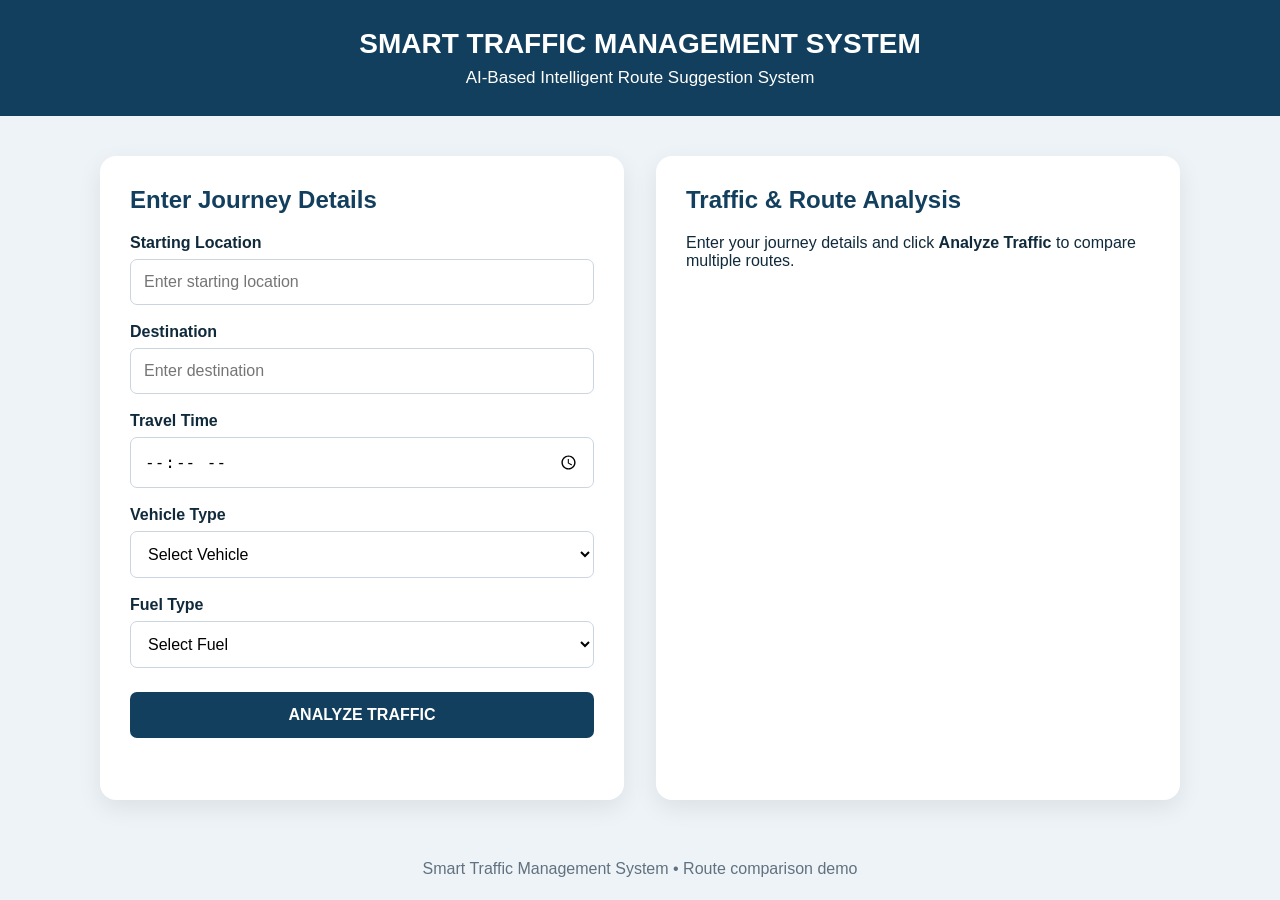
==== index.html @ 1fa3e2cf "Add files via upload" ====
<!DOCTYPE html>
<html lang="en">
<head>
  <meta charset="UTF-8">
  <meta name="viewport" content="width=device-width, initial-scale=1.0">
  <title>Smart Traffic Management System</title>
  <link rel="stylesheet" href="style.css?v=3">
</head>
<body>
<header class="hero">
  <div class="brand">SMART TRAFFIC MANAGEMENT SYSTEM</div>
  <p>AI-Based Intelligent Route Suggestion System</p>
</header>

<main class="container">
  <section class="panel input-panel">
    <h2>Enter Journey Details</h2>

    <label for="start">Starting Location</label>
    <input id="start" type="text" placeholder="Enter starting location">

    <label for="destination">Destination</label>
    <input id="destination" type="text" placeholder="Enter destination">

    <label for="travelTime">Travel Time</label>
    <input id="travelTime" type="time">

    <label for="vehicle">Vehicle Type</label>
    <select id="vehicle">
      <option value="">Select Vehicle</option>
      <option>Car</option>
      <option>Bike</option>
      <option>Bus</option>
      <option>Auto</option>
    </select>

    <label for="fuel">Fuel Type</label>
    <select id="fuel">
      <option value="">Select Fuel</option>
      <option>Petrol</option>
      <option>Diesel</option>
      <option>Electric</option>
      <option>CNG</option>
    </select>

    <button id="analyzeBtn" type="button">ANALYZE TRAFFIC</button>
    <div id="message" class="message"></div>
  </section>

  <section class="panel result-panel">
    <div id="emptyState">
      <h2>Traffic &amp; Route Analysis</h2>
      <p>Enter your journey details and click <b>Analyze Traffic</b> to compare multiple routes.</p>
    </div>

    <div id="results" class="hidden">
      <div class="journey-summary">
        <h2>Traffic &amp; Route Analysis</h2>
        <p><b>From:</b> <span id="fromText"></span></p>
        <p><b>To:</b> <span id="toText"></span></p>
        <p><b>Travel Time:</b> <span id="timeText"></span></p>
        <p><b>Vehicle:</b> <span id="vehicleText"></span> &nbsp; <b>Fuel:</b> <span id="fuelText"></span></p>
      </div>

      <div class="traffic-legend">
        <span><i class="dot red"></i> High / Heavy</span>
        <span><i class="dot orange"></i> Medium / Moderate</span>
        <span><i class="dot yellow"></i> Low</span>
        <span><i class="dot green"></i> No Traffic</span>
      </div>

      <div class="route-map">
        <div class="road road-a"><span>A</span></div>
        <div class="road road-b"><span>B</span></div>
        <div class="road road-c"><span>C</span></div>
        <div class="road road-d"><span>D</span></div>
        <div class="origin">START</div>
        <div class="destination">END</div>
      </div>

      <div id="routeCards" class="route-grid"></div>
      <div id="recommendation" class="recommendation"></div>
    </div>
  </section>
</main>

<footer>Smart Traffic Management System • Route comparison demo</footer>
<script src="script.js?v=3" defer></script>
</body>
</html>
---- style.css ----
*{box-sizing:border-box}body{margin:0;font-family:Arial,sans-serif;background:#eef3f7;color:#102a3b}.hero{background:#123f5d;color:white;text-align:center;padding:28px 16px}.brand{font-size:28px;font-weight:800}.hero p{margin:8px 0 0;font-size:17px}.container{max-width:1120px;margin:40px auto;display:grid;grid-template-columns:1fr 1fr;gap:32px;padding:0 20px}.panel{background:white;border-radius:16px;padding:30px;box-shadow:0 8px 24px rgba(0,0,0,.08)}h2{margin-top:0;color:#123f5d}label{display:block;font-weight:700;margin:18px 0 7px}input,select{width:100%;padding:13px;border:1px solid #cbd5df;border-radius:7px;font-size:16px;background:white}button{width:100%;margin-top:24px;padding:14px;border:0;border-radius:7px;background:#123f5d;color:white;font-size:16px;font-weight:800;cursor:pointer}button:hover{background:#0d3149}.message{min-height:20px;margin-top:12px;font-weight:700}.message.error{color:#b91c1c}.message.success{color:#166534}.hidden{display:none}.journey-summary p{margin:8px 0}.traffic-legend{display:flex;gap:15px;flex-wrap:wrap;margin:20px 0;font-size:14px}.dot{display:inline-block;width:11px;height:11px;border-radius:50%;margin-right:5px}.dot.red{background:#ef4444}.dot.orange{background:#f59e0b}.dot.yellow{background:#facc15}.dot.green{background:#22c55e}.route-map{height:145px;background:#0b1522;border-radius:12px;position:relative;overflow:hidden;margin:20px 0}.road{position:absolute;height:8px;border-radius:8px;left:7%;right:8%;transform:rotate(-7deg);background:#26384c}.road span{display:block;position:absolute;left:45%;top:-15px;color:white;font-weight:800}.road-a{top:30px}.road-b{top:62px;transform:rotate(5deg);background:#22c55e}.road-c{top:94px;transform:rotate(-4deg);background:#ef4444}.road-d{top:122px;transform:rotate(6deg);background:#facc15}.origin,.destination{position:absolute;top:8px;background:white;color:#123f5d;padding:5px 9px;border-radius:5px;font-size:12px;font-weight:800}.origin{left:8px}.destination{right:8px}.route-grid{display:grid;grid-template-columns:1fr 1fr;gap:14px}.route-card{border:1px solid #d9e1e7;border-radius:12px;padding:18px;background:#fff}.route-card.recommended{border:2px solid #22c55e}.route-name{font-weight:800;display:flex;justify-content:space-between;gap:8px;align-items:center}.status{padding:4px 8px;border-radius:20px;font-size:12px}.status.red{background:#fee2e2;color:#b91c1c}.status.orange{background:#ffedd5;color:#c2410c}.status.yellow{background:#fef9c3;color:#854d0e}.status.green{background:#dcfce7;color:#166534}.route-time{font-size:32px;font-weight:800;margin:15px 0}.route-time span{font-size:14px;font-weight:400}.route-details{display:flex;justify-content:space-between;font-size:13px;color:#526575}.load{height:7px;background:#e5e7eb;border-radius:10px;margin-top:12px;overflow:hidden}.load span{display:block;height:100%;border-radius:10px}.recommended-label{margin-top:12px;color:#166534;font-weight:800}.recommendation{margin-top:18px;background:#eefbf2;border-left:5px solid #22c55e;padding:18px;border-radius:8px}.recommendation h3{margin:0 0 8px}.recommendation p{margin:5px 0}footer{text-align:center;padding:20px;color:#61717f}@media(max-width:800px){.container{grid-template-columns:1fr}.route-grid{grid-template-columns:1fr}}
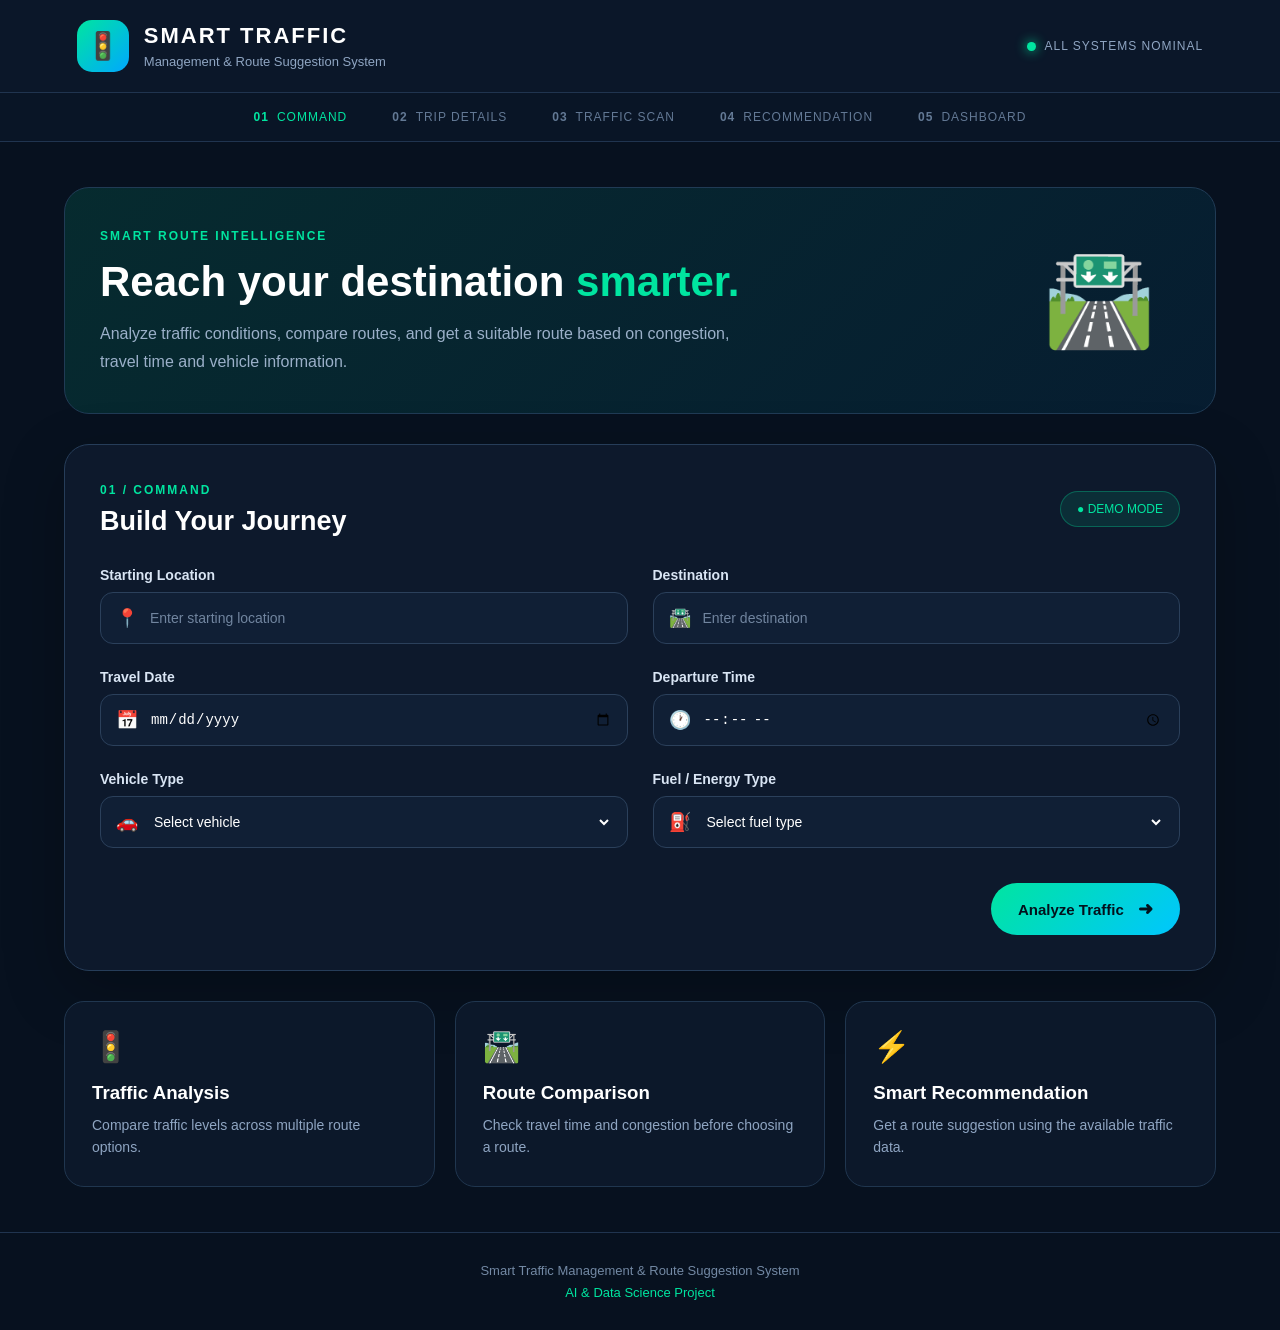
==== commit 640bb8ef: "Add files via upload" ====
--- a/index.html
+++ b/index.html
@@ -1,90 +1,365 @@
-<!DOCTYPE html>
-<html lang="en">
-<head>
-  <meta charset="UTF-8">
-  <meta name="viewport" content="width=device-width, initial-scale=1.0">
-  <title>Smart Traffic Management System</title>
-  <link rel="stylesheet" href="style.css?v=3">
-</head>
-<body>
-<header class="hero">
-  <div class="brand">SMART TRAFFIC MANAGEMENT SYSTEM</div>
-  <p>AI-Based Intelligent Route Suggestion System</p>
-</header>
-
-<main class="container">
-  <section class="panel input-panel">
-    <h2>Enter Journey Details</h2>
-
-    <label for="start">Starting Location</label>
-    <input id="start" type="text" placeholder="Enter starting location">
-
-    <label for="destination">Destination</label>
-    <input id="destination" type="text" placeholder="Enter destination">
-
-    <label for="travelTime">Travel Time</label>
-    <input id="travelTime" type="time">
-
-    <label for="vehicle">Vehicle Type</label>
-    <select id="vehicle">
-      <option value="">Select Vehicle</option>
-      <option>Car</option>
-      <option>Bike</option>
-      <option>Bus</option>
-      <option>Auto</option>
-    </select>
-
-    <label for="fuel">Fuel Type</label>
-    <select id="fuel">
-      <option value="">Select Fuel</option>
-      <option>Petrol</option>
-      <option>Diesel</option>
-      <option>Electric</option>
-      <option>CNG</option>
-    </select>
-
-    <button id="analyzeBtn" type="button">ANALYZE TRAFFIC</button>
-    <div id="message" class="message"></div>
-  </section>
-
-  <section class="panel result-panel">
-    <div id="emptyState">
-      <h2>Traffic &amp; Route Analysis</h2>
-      <p>Enter your journey details and click <b>Analyze Traffic</b> to compare multiple routes.</p>
-    </div>
-
-    <div id="results" class="hidden">
-      <div class="journey-summary">
-        <h2>Traffic &amp; Route Analysis</h2>
-        <p><b>From:</b> <span id="fromText"></span></p>
-        <p><b>To:</b> <span id="toText"></span></p>
-        <p><b>Travel Time:</b> <span id="timeText"></span></p>
-        <p><b>Vehicle:</b> <span id="vehicleText"></span> &nbsp; <b>Fuel:</b> <span id="fuelText"></span></p>
-      </div>
-
-      <div class="traffic-legend">
-        <span><i class="dot red"></i> High / Heavy</span>
-        <span><i class="dot orange"></i> Medium / Moderate</span>
-        <span><i class="dot yellow"></i> Low</span>
-        <span><i class="dot green"></i> No Traffic</span>
-      </div>
-
-      <div class="route-map">
-        <div class="road road-a"><span>A</span></div>
-        <div class="road road-b"><span>B</span></div>
-        <div class="road road-c"><span>C</span></div>
-        <div class="road road-d"><span>D</span></div>
-        <div class="origin">START</div>
-        <div class="destination">END</div>
-      </div>
-
-      <div id="routeCards" class="route-grid"></div>
-      <div id="recommendation" class="recommendation"></div>
-    </div>
-  </section>
-</main>
-
-<footer>Smart Traffic Management System • Route comparison demo</footer>
-<script src="script.js?v=3" defer></script>
-</body>
-</html>
+<!DOCTYPE html>
+<html lang="en">
+<head>
+    <meta charset="UTF-8">
+    <meta name="viewport" content="width=device-width, initial-scale=1.0">
+
+    <title>Smart Traffic Management System</title>
+
+    <link rel="stylesheet" href="style.css">
+</head>
+
+<body>
+
+    <!-- HEADER -->
+    <header class="top-header">
+
+        <div class="brand">
+            <div class="brand-icon">🚦</div>
+
+            <div>
+                <h1>SMART TRAFFIC</h1>
+                <p>Management & Route Suggestion System</p>
+            </div>
+        </div>
+
+        <div class="system-status">
+            <span class="status-dot"></span>
+            ALL SYSTEMS NOMINAL
+        </div>
+
+    </header>
+
+
+    <!-- FLOW -->
+    <nav class="steps">
+
+        <div class="step active">
+            <span>01</span>
+            <p>COMMAND</p>
+        </div>
+
+        <div class="step">
+            <span>02</span>
+            <p>TRIP DETAILS</p>
+        </div>
+
+        <div class="step">
+            <span>03</span>
+            <p>TRAFFIC SCAN</p>
+        </div>
+
+        <div class="step">
+            <span>04</span>
+            <p>RECOMMENDATION</p>
+        </div>
+
+        <div class="step">
+            <span>05</span>
+            <p>DASHBOARD</p>
+        </div>
+
+    </nav>
+
+
+    <!-- MAIN -->
+    <main class="container">
+
+        <!-- INTRO -->
+        <section class="hero-section">
+
+            <div class="hero-content">
+
+                <span class="small-label">
+                    SMART ROUTE INTELLIGENCE
+                </span>
+
+                <h2>
+                    Reach your destination
+                    <span>smarter.</span>
+                </h2>
+
+                <p>
+                    Analyze traffic conditions, compare routes,
+                    and get a suitable route based on congestion,
+                    travel time and vehicle information.
+                </p>
+
+            </div>
+
+            <div class="hero-icon">
+                🛣️
+            </div>
+
+        </section>
+
+
+        <!-- TRIP FORM -->
+        <section class="panel">
+
+            <div class="panel-heading">
+
+                <div>
+                    <span class="small-label">
+                        01 / COMMAND
+                    </span>
+
+                    <h2>Build Your Journey</h2>
+                </div>
+
+                <div class="live-badge">
+                    ● DEMO MODE
+                </div>
+
+            </div>
+
+
+            <div class="form-grid">
+
+                <!-- START LOCATION -->
+                <div class="input-group">
+
+                    <label for="startLocation">
+                        Starting Location
+                    </label>
+
+                    <div class="input-box">
+
+                        <span>📍</span>
+
+                        <input
+                            type="text"
+                            id="startLocation"
+                            placeholder="Enter starting location"
+                        >
+
+                    </div>
+
+                </div>
+
+
+                <!-- DESTINATION -->
+                <div class="input-group">
+
+                    <label for="destination">
+                        Destination
+                    </label>
+
+                    <div class="input-box">
+
+                        <span>🛣️</span>
+
+                        <input
+                            type="text"
+                            id="destination"
+                            placeholder="Enter destination"
+                        >
+
+                    </div>
+
+                </div>
+
+
+                <!-- DATE -->
+                <div class="input-group">
+
+                    <label for="travelDate">
+                        Travel Date
+                    </label>
+
+                    <div class="input-box">
+
+                        <span>📅</span>
+
+                        <input
+                            type="date"
+                            id="travelDate"
+                        >
+
+                    </div>
+
+                </div>
+
+
+                <!-- TIME -->
+                <div class="input-group">
+
+                    <label for="departureTime">
+                        Departure Time
+                    </label>
+
+                    <div class="input-box">
+
+                        <span>🕐</span>
+
+                        <input
+                            type="time"
+                            id="departureTime"
+                        >
+
+                    </div>
+
+                </div>
+
+
+                <!-- VEHICLE -->
+                <div class="input-group">
+
+                    <label for="vehicleType">
+                        Vehicle Type
+                    </label>
+
+                    <div class="input-box">
+
+                        <span>🚗</span>
+
+                        <select id="vehicleType">
+
+                            <option value="">
+                                Select vehicle
+                            </option>
+
+                            <option value="Car">
+                                Car
+                            </option>
+
+                            <option value="Motorcycle">
+                                Motorcycle
+                            </option>
+
+                            <option value="Bus">
+                                Bus
+                            </option>
+
+                            <option value="Auto">
+                                Auto
+                            </option>
+
+                        </select>
+
+                    </div>
+
+                </div>
+
+
+                <!-- FUEL -->
+                <div class="input-group">
+
+                    <label for="fuelType">
+                        Fuel / Energy Type
+                    </label>
+
+                    <div class="input-box">
+
+                        <span>⛽</span>
+
+                        <select id="fuelType">
+
+                            <option value="">
+                                Select fuel type
+                            </option>
+
+                            <option value="Petrol">
+                                Petrol
+                            </option>
+
+                            <option value="Diesel">
+                                Diesel
+                            </option>
+
+                            <option value="Electric">
+                                Electric
+                            </option>
+
+                            <option value="CNG">
+                                CNG
+                            </option>
+
+                        </select>
+
+                    </div>
+
+                </div>
+
+            </div>
+
+
+            <!-- BUTTON -->
+            <div class="action-area">
+
+                <button
+                    type="button"
+                    class="analyze-btn"
+                    onclick="analyzeTraffic()"
+                >
+                    Analyze Traffic
+                    <span>➜</span>
+                </button>
+
+            </div>
+
+        </section>
+
+
+        <!-- INFORMATION CARDS -->
+        <section class="info-grid">
+
+            <div class="info-card">
+                <div class="info-icon">🚦</div>
+
+                <h3>Traffic Analysis</h3>
+
+                <p>
+                    Compare traffic levels across
+                    multiple route options.
+                </p>
+            </div>
+
+
+            <div class="info-card">
+                <div class="info-icon">🛣️</div>
+
+                <h3>Route Comparison</h3>
+
+                <p>
+                    Check travel time and congestion
+                    before choosing a route.
+                </p>
+            </div>
+
+
+            <div class="info-card">
+                <div class="info-icon">⚡</div>
+
+                <h3>Smart Recommendation</h3>
+
+                <p>
+                    Get a route suggestion using
+                    the available traffic data.
+                </p>
+            </div>
+
+        </section>
+
+    </main>
+
+
+    <!-- FOOTER -->
+    <footer>
+
+        <p>
+            Smart Traffic Management & Route Suggestion System
+        </p>
+
+        <span>
+            AI & Data Science Project
+        </span>
+
+    </footer>
+
+
+    <!-- JAVASCRIPT -->
+    <script src="script.js"></script>
+
+</body>
+</html>
--- a/style.css
+++ b/style.css
@@ -1 +1,423 @@
-*{box-sizing:border-box}body{margin:0;font-family:Arial,sans-serif;background:#eef3f7;color:#102a3b}.hero{background:#123f5d;color:white;text-align:center;padding:28px 16px}.brand{font-size:28px;font-weight:800}.hero p{margin:8px 0 0;font-size:17px}.container{max-width:1120px;margin:40px auto;display:grid;grid-template-columns:1fr 1fr;gap:32px;padding:0 20px}.panel{background:white;border-radius:16px;padding:30px;box-shadow:0 8px 24px rgba(0,0,0,.08)}h2{margin-top:0;color:#123f5d}label{display:block;font-weight:700;margin:18px 0 7px}input,select{width:100%;padding:13px;border:1px solid #cbd5df;border-radius:7px;font-size:16px;background:white}button{width:100%;margin-top:24px;padding:14px;border:0;border-radius:7px;background:#123f5d;color:white;font-size:16px;font-weight:800;cursor:pointer}button:hover{background:#0d3149}.message{min-height:20px;margin-top:12px;font-weight:700}.message.error{color:#b91c1c}.message.success{color:#166534}.hidden{display:none}.journey-summary p{margin:8px 0}.traffic-legend{display:flex;gap:15px;flex-wrap:wrap;margin:20px 0;font-size:14px}.dot{display:inline-block;width:11px;height:11px;border-radius:50%;margin-right:5px}.dot.red{background:#ef4444}.dot.orange{background:#f59e0b}.dot.yellow{background:#facc15}.dot.green{background:#22c55e}.route-map{height:145px;background:#0b1522;border-radius:12px;position:relative;overflow:hidden;margin:20px 0}.road{position:absolute;height:8px;border-radius:8px;left:7%;right:8%;transform:rotate(-7deg);background:#26384c}.road span{display:block;position:absolute;left:45%;top:-15px;color:white;font-weight:800}.road-a{top:30px}.road-b{top:62px;transform:rotate(5deg);background:#22c55e}.road-c{top:94px;transform:rotate(-4deg);background:#ef4444}.road-d{top:122px;transform:rotate(6deg);background:#facc15}.origin,.destination{position:absolute;top:8px;background:white;color:#123f5d;padding:5px 9px;border-radius:5px;font-size:12px;font-weight:800}.origin{left:8px}.destination{right:8px}.route-grid{display:grid;grid-template-columns:1fr 1fr;gap:14px}.route-card{border:1px solid #d9e1e7;border-radius:12px;padding:18px;background:#fff}.route-card.recommended{border:2px solid #22c55e}.route-name{font-weight:800;display:flex;justify-content:space-between;gap:8px;align-items:center}.status{padding:4px 8px;border-radius:20px;font-size:12px}.status.red{background:#fee2e2;color:#b91c1c}.status.orange{background:#ffedd5;color:#c2410c}.status.yellow{background:#fef9c3;color:#854d0e}.status.green{background:#dcfce7;color:#166534}.route-time{font-size:32px;font-weight:800;margin:15px 0}.route-time span{font-size:14px;font-weight:400}.route-details{display:flex;justify-content:space-between;font-size:13px;color:#526575}.load{height:7px;background:#e5e7eb;border-radius:10px;margin-top:12px;overflow:hidden}.load span{display:block;height:100%;border-radius:10px}.recommended-label{margin-top:12px;color:#166534;font-weight:800}.recommendation{margin-top:18px;background:#eefbf2;border-left:5px solid #22c55e;padding:18px;border-radius:8px}.recommendation h3{margin:0 0 8px}.recommendation p{margin:5px 0}footer{text-align:center;padding:20px;color:#61717f}@media(max-width:800px){.container{grid-template-columns:1fr}.route-grid{grid-template-columns:1fr}}
+* {
+    margin: 0;
+    padding: 0;
+    box-sizing: border-box;
+}
+
+body {
+    font-family: Arial, Helvetica, sans-serif;
+    background: #07111f;
+    color: #ffffff;
+    min-height: 100vh;
+}
+
+
+/* ================= HEADER ================= */
+
+.top-header {
+    min-height: 90px;
+    padding: 20px 6%;
+    display: flex;
+    align-items: center;
+    justify-content: space-between;
+
+    background: #0b1729;
+    border-bottom: 1px solid #20344f;
+}
+
+.brand {
+    display: flex;
+    align-items: center;
+    gap: 15px;
+}
+
+.brand-icon {
+    width: 52px;
+    height: 52px;
+    border-radius: 15px;
+
+    display: flex;
+    align-items: center;
+    justify-content: center;
+
+    background: linear-gradient(135deg, #00e5a0, #00a8ff);
+    font-size: 27px;
+}
+
+.brand h1 {
+    font-size: 22px;
+    letter-spacing: 2px;
+}
+
+.brand p {
+    color: #8fa5c2;
+    font-size: 13px;
+    margin-top: 5px;
+}
+
+.system-status {
+    color: #8fa5c2;
+    font-size: 12px;
+    letter-spacing: 1px;
+
+    display: flex;
+    align-items: center;
+    gap: 9px;
+}
+
+.status-dot {
+    width: 9px;
+    height: 9px;
+    background: #00e5a0;
+    border-radius: 50%;
+    box-shadow: 0 0 12px #00e5a0;
+}
+
+
+/* ================= NAVIGATION ================= */
+
+.steps {
+    display: flex;
+    justify-content: center;
+    gap: 45px;
+
+    background: #091526;
+    border-bottom: 1px solid #20344f;
+
+    padding: 17px 20px;
+}
+
+.step {
+    display: flex;
+    align-items: center;
+    gap: 8px;
+
+    color: #637995;
+    font-size: 12px;
+    letter-spacing: 1px;
+}
+
+.step span {
+    font-weight: bold;
+}
+
+.step.active {
+    color: #00e5a0;
+}
+
+
+/* ================= CONTAINER ================= */
+
+.container {
+    width: 90%;
+    max-width: 1250px;
+    margin: auto;
+    padding: 45px 0;
+}
+
+
+/* ================= HERO ================= */
+
+.hero-section {
+    display: flex;
+    justify-content: space-between;
+    align-items: center;
+
+    padding: 35px;
+    margin-bottom: 30px;
+
+    border-radius: 25px;
+
+    background:
+        linear-gradient(
+            135deg,
+            rgba(0, 229, 160, 0.12),
+            rgba(0, 168, 255, 0.08)
+        );
+
+    border: 1px solid #203b55;
+}
+
+.small-label {
+    color: #00e5a0;
+    font-size: 12px;
+    letter-spacing: 2px;
+    font-weight: bold;
+}
+
+.hero-section h2 {
+    font-size: 42px;
+    margin: 14px 0;
+}
+
+.hero-section h2 span {
+    color: #00e5a0;
+}
+
+.hero-section p {
+    max-width: 650px;
+    color: #9bb0c9;
+    line-height: 1.7;
+}
+
+.hero-icon {
+    font-size: 90px;
+    padding: 25px;
+}
+
+
+/* ================= PANEL ================= */
+
+.panel {
+    background: #0d192c;
+
+    border: 1px solid #263d59;
+    border-radius: 25px;
+
+    padding: 35px;
+
+    box-shadow: 0 20px 60px rgba(0, 0, 0, 0.25);
+}
+
+.panel-heading {
+    display: flex;
+    justify-content: space-between;
+    align-items: center;
+
+    margin-bottom: 30px;
+}
+
+.panel-heading h2 {
+    margin-top: 8px;
+    font-size: 27px;
+}
+
+.live-badge {
+    padding: 10px 16px;
+
+    border-radius: 30px;
+
+    background: rgba(0, 229, 160, 0.1);
+    color: #00e5a0;
+
+    border: 1px solid rgba(0, 229, 160, 0.3);
+
+    font-size: 12px;
+}
+
+
+/* ================= FORM ================= */
+
+.form-grid {
+    display: grid;
+    grid-template-columns: 1fr 1fr;
+    gap: 25px;
+}
+
+.input-group label {
+    display: block;
+
+    color: #d9e5f4;
+    font-size: 14px;
+    font-weight: bold;
+
+    margin-bottom: 9px;
+}
+
+.input-box {
+    display: flex;
+    align-items: center;
+    gap: 12px;
+
+    min-height: 52px;
+
+    padding: 0 15px;
+
+    background: #101f35;
+
+    border: 1px solid #2b405b;
+    border-radius: 13px;
+
+    transition: 0.2s;
+}
+
+.input-box:focus-within {
+    border-color: #00e5a0;
+    box-shadow: 0 0 0 3px rgba(0, 229, 160, 0.08);
+}
+
+.input-box span {
+    font-size: 18px;
+}
+
+.input-box input,
+.input-box select {
+    width: 100%;
+
+    border: none;
+    outline: none;
+
+    background: transparent;
+    color: #ffffff;
+
+    font-size: 14px;
+}
+
+.input-box input::placeholder {
+    color: #71859f;
+}
+
+.input-box select {
+    cursor: pointer;
+}
+
+.input-box select option {
+    background: #0d192c;
+    color: white;
+}
+
+
+/* ================= BUTTON ================= */
+
+.action-area {
+    display: flex;
+    justify-content: flex-end;
+
+    margin-top: 35px;
+}
+
+.analyze-btn {
+    border: none;
+    outline: none;
+
+    padding: 15px 27px;
+
+    border-radius: 30px;
+
+    background: linear-gradient(
+        135deg,
+        #00e5a0,
+        #00c6ff
+    );
+
+    color: #03111c;
+
+    font-size: 15px;
+    font-weight: bold;
+
+    cursor: pointer;
+
+    transition: 0.25s;
+}
+
+.analyze-btn span {
+    margin-left: 10px;
+    font-size: 18px;
+}
+
+.analyze-btn:hover {
+    transform: translateY(-2px);
+    box-shadow: 0 10px 30px rgba(0, 229, 160, 0.25);
+}
+
+
+/* ================= INFORMATION CARDS ================= */
+
+.info-grid {
+    display: grid;
+    grid-template-columns: repeat(3, 1fr);
+    gap: 20px;
+
+    margin-top: 30px;
+}
+
+.info-card {
+    padding: 27px;
+
+    background: #0c182a;
+
+    border: 1px solid #20364f;
+    border-radius: 20px;
+
+    transition: 0.25s;
+}
+
+.info-card:hover {
+    transform: translateY(-4px);
+    border-color: #00e5a0;
+}
+
+.info-icon {
+    font-size: 30px;
+    margin-bottom: 18px;
+}
+
+.info-card h3 {
+    margin-bottom: 10px;
+}
+
+.info-card p {
+    color: #8fa5c2;
+    line-height: 1.6;
+    font-size: 14px;
+}
+
+
+/* ================= FOOTER ================= */
+
+footer {
+    text-align: center;
+
+    padding: 30px 20px;
+
+    border-top: 1px solid #20344f;
+
+    color: #7389a4;
+
+    font-size: 13px;
+}
+
+footer span {
+    display: block;
+    margin-top: 7px;
+    color: #00e5a0;
+}
+
+
+/* ================= MOBILE ================= */
+
+@media (max-width: 800px) {
+
+    .top-header {
+        flex-direction: column;
+        gap: 20px;
+        align-items: flex-start;
+    }
+
+    .steps {
+        overflow-x: auto;
+        justify-content: flex-start;
+    }
+
+    .hero-section {
+        flex-direction: column;
+        align-items: flex-start;
+    }
+
+    .hero-section h2 {
+        font-size: 32px;
+    }
+
+    .hero-icon {
+        display: none;
+    }
+
+    .form-grid {
+        grid-template-columns: 1fr;
+    }
+
+    .info-grid {
+        grid-template-columns: 1fr;
+    }
+
+}
